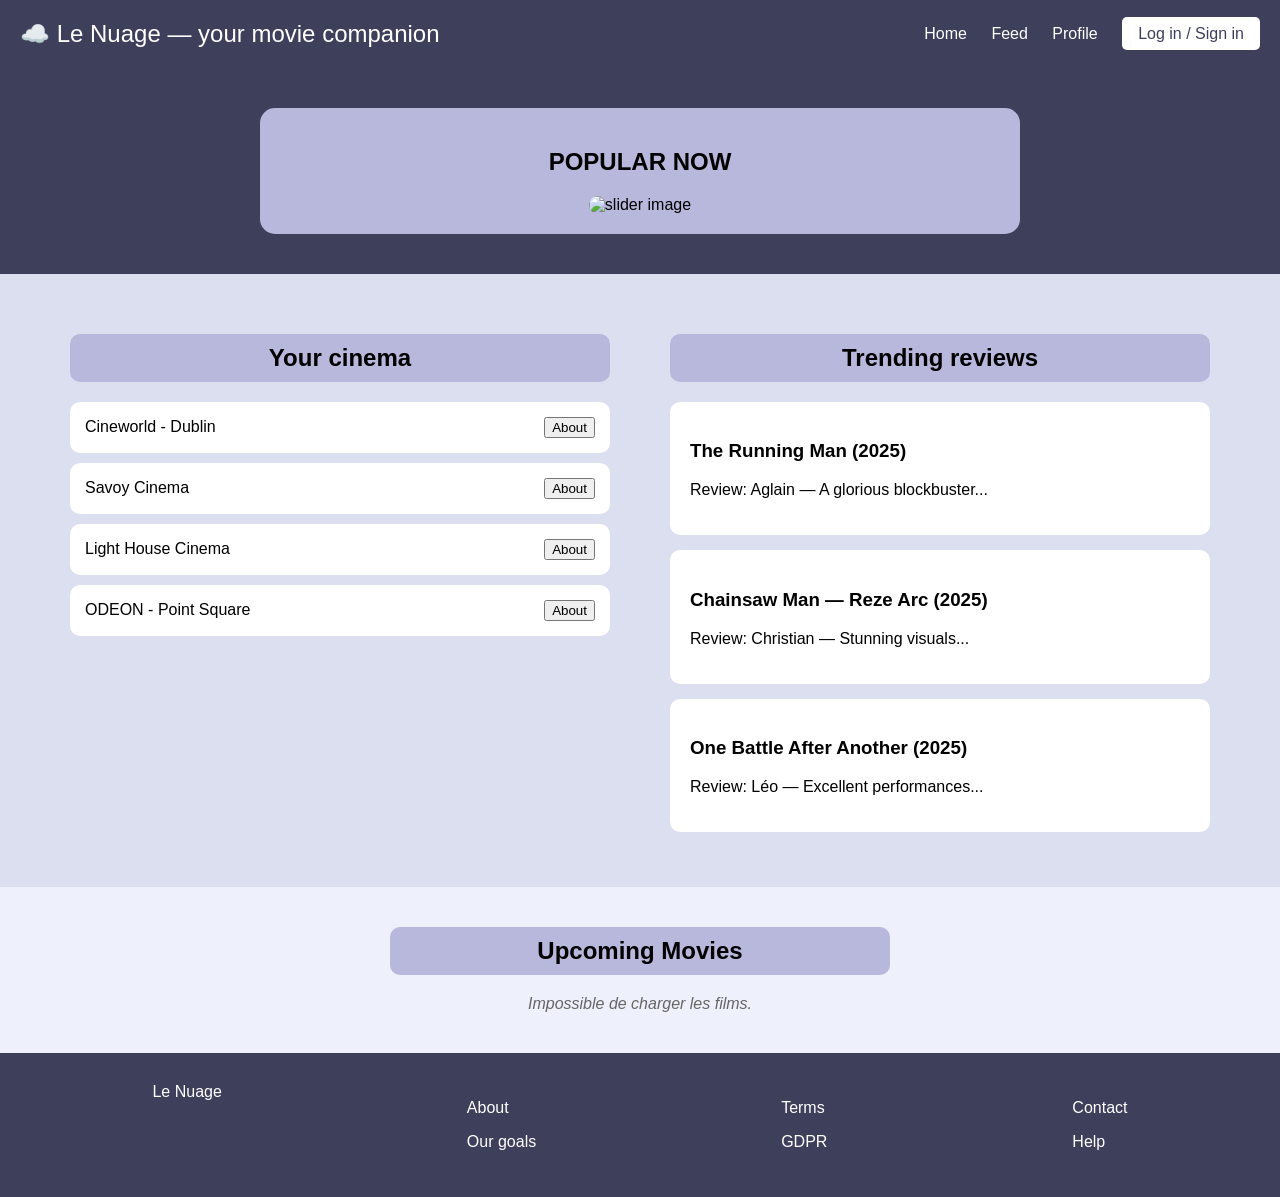
==== index.html @ f2e2a5b1 "Update index.html" ====
<!DOCTYPE html>
<html lang="fr">
<head>
<meta charset="UTF-8" />
<meta name="viewport" content="width=device-width, initial-scale=1.0" />
<title>Le Nuage - Your movie companion</title>
<style>
 body {
   margin: 0;
   font-family: Arial, sans-serif;
   background-color: #dcdff0;
 }
 header {
   background-color: #3d3f5b;
   color: white;
   padding: 20px;
   display: flex;
   justify-content: space-between;
   align-items: center;
 }
 header .logo {
   display: flex;
   align-items: center;
   font-size: 24px;
 }
 header nav a {
   margin-left: 20px;
   color: white;
   text-decoration: none;
 }
 .btn-login {
   background: white;
   color: #3d3f5b;
   padding: 8px 16px;
   border-radius: 5px;
   text-decoration: none;
 }
 .hero {
   background-color: #3d3f5b;
   padding: 40px;
   text-align: center;
 }
 .slider {
   background: #b7b8dc;
   padding: 20px;
   margin: auto;
   width: 60%;
   border-radius: 15px;
 }
 .section {
   display: flex;
   justify-content: space-around;
   padding: 40px;
 }
 .cinema-box, .reviews-box {
   width: 45%;
 }
 .cinema-box h2, .reviews-box h2 {
   background: #b7b8dc;
   padding: 10px;
   border-radius: 10px;
   text-align: center;
 }
 ul.cinema-list {
   list-style: none;
   padding: 0;
 }
 ul.cinema-list li {
   background: white;
   padding: 15px;
   margin: 10px 0;
   border-radius: 10px;
   display: flex;
   justify-content: space-between;
   align-items: center;
 }
 .review-card {
   background: white;
   padding: 20px;
   margin: 15px 0;
   border-radius: 10px;
   display: flex;
 }
 .review-content {
   width: 80%;
 }
 footer {
   background: #3d3f5b;
   color: white;
   padding: 30px;
   display: flex;
   justify-content: space-around;
 }
/* Movies box styles */
.movies-section {
  padding: 40px;
  background: #eef0fb;
}
.movies-grid {
  display: flex;
  flex-wrap: wrap;
  gap: 20px;
  justify-content: center;
  margin-top: 20px;
}
.movie-card {
  background: white;
  padding: 18px;
  border-radius: 12px;
  width: 260px;
  box-shadow: 0 2px 8px rgba(0,0,0,0.08);
  display: flex;
  flex-direction: column;
}
.movie-card h3 { margin: 0 0 8px 0; font-size: 18px; }
.movie-meta { font-size: 13px; color: #555; margin-bottom: 10px; }
.movie-desc { font-size: 14px; color: #333; height: 60px; overflow: hidden; }
.movie-btn { margin-top: 10px; display: inline-block; background: #3d3f5b; color: white; padding: 8px 12px; border-radius: 8px; text-decoration: none; }
.movies-loading { color: #666; font-style: italic; }
</style>
</head>
<body>
<header>
 <div class="logo">☁️ Le Nuage — your movie companion</div>
 <nav>
   <a href="#">Home</a>
   <a href="#">Feed</a>
   <a href="#">Profile</a>
   <a class="btn-login" href="#">Log in / Sign in</a>
 </nav>
</header>
<section class="hero">
 <div class="slider">
   <h2>POPULAR NOW</h2>
   <img src="/mnt/data/8f43188d-5e9f-44d9-8f1c-748bd4548fe7.png" alt="slider image" style="width:100%; border-radius:10px;" />
 </div>
</section>
<section class="section">
 <div class="cinema-box">
   <h2>Your cinema</h2>
   <ul class="cinema-list">
     <li><span>Cineworld - Dublin</span> <button>About</button></li>
     <li><span>Savoy Cinema</span> <button>About</button></li>
     <li><span>Light House Cinema</span> <button>About</button></li>
     <li><span>ODEON - Point Square</span> <button>About</button></li>
   </ul>
 </div>
 <div class="reviews-box">
   <h2>Trending reviews</h2>
   <div class="review-card">
     <div class="review-content">
       <h3>The Running Man (2025)</h3>
       <p>Review: Aglain — A glorious blockbuster...</p>
     </div>
   </div>
   <div class="review-card">
     <div class="review-content">
       <h3>Chainsaw Man — Reze Arc (2025)</h3>
       <p>Review: Christian — Stunning visuals...</p>
     </div>
   </div>
   <div class="review-card">
     <div class="review-content">
       <h3>One Battle After Another (2025)</h3>
       <p>Review: Léo — Excellent performances...</p>
     </div>
   </div>
 </div>
</section>
<section class="movies-section">
  <h2 style="text-align:center; background:#b7b8dc; padding:10px; border-radius:10px; width:40%; margin:0 auto 20px;">Upcoming Movies</h2>
  <div id="movies-container" class="movies-grid">
    <div class="movies-loading">Chargement des films…</div>
  </div>
</section>
<footer>
 <div>Le Nuage</div>
 <div>
   <p>About</p>
   <p>Our goals</p>
 </div>
 <div>
   <p>Terms</p>
   <p>GDPR</p>
 </div>
 <div>
   <p>Contact</p>
   <p>Help</p>
 </div>
</footer>
</footer>
<script>
(async function(){
  const BASE_URL = "http://localhost:4000";
  const url = 'https://j55wpg0mc7.execute-api.eu-west-2.amazonaws.com/default/Get_Movies';
  const container = document.getElementById('movies-container');
  function el(tag, cls, text){ const e = document.createElement(tag); if(cls) e.className = cls; if(text!==undefined) e.textContent = text; return e; }
  try{
    //const res = await fetch('${BASE_URL}/films');
    const res = await fetch(url);
    if(!res.ok) throw new Error('Network response was not ok');
    const data = await res.json();
    container.innerHTML = '';
    if(!Array.isArray(data) || data.length === 0){
      container.appendChild(el('div','movies-loading','Aucun film trouvé.'));
      return;
    }
    data.forEach(movie => {
      const card = el('div','movie-card');
      card.appendChild(el('h3', null, movie.name || movie.title || 'Untitled'));
      const metaText = `${movie.genre || ''} • ${movie.year || ''} • ${movie.director || ''}`.replace(/(^\s*•\s*)|(\s*•\s*$)/g,'');
      card.appendChild(el('div','movie-meta', metaText));
      card.appendChild(el('div','movie-desc', movie.description || ''));
      const btn = document.createElement('a');
      btn.className = 'movie-btn';
      btn.href = '#'+(movie.id||'');
      btn.textContent = 'En savoir plus';
      card.appendChild(btn);
      container.appendChild(card);
    });
  }catch(err){
    container.innerHTML = '';
    container.appendChild(el('div','movies-loading','Impossible de charger les films.'));
    console.error(err);
  }
})();
</script>
</body>
</html>
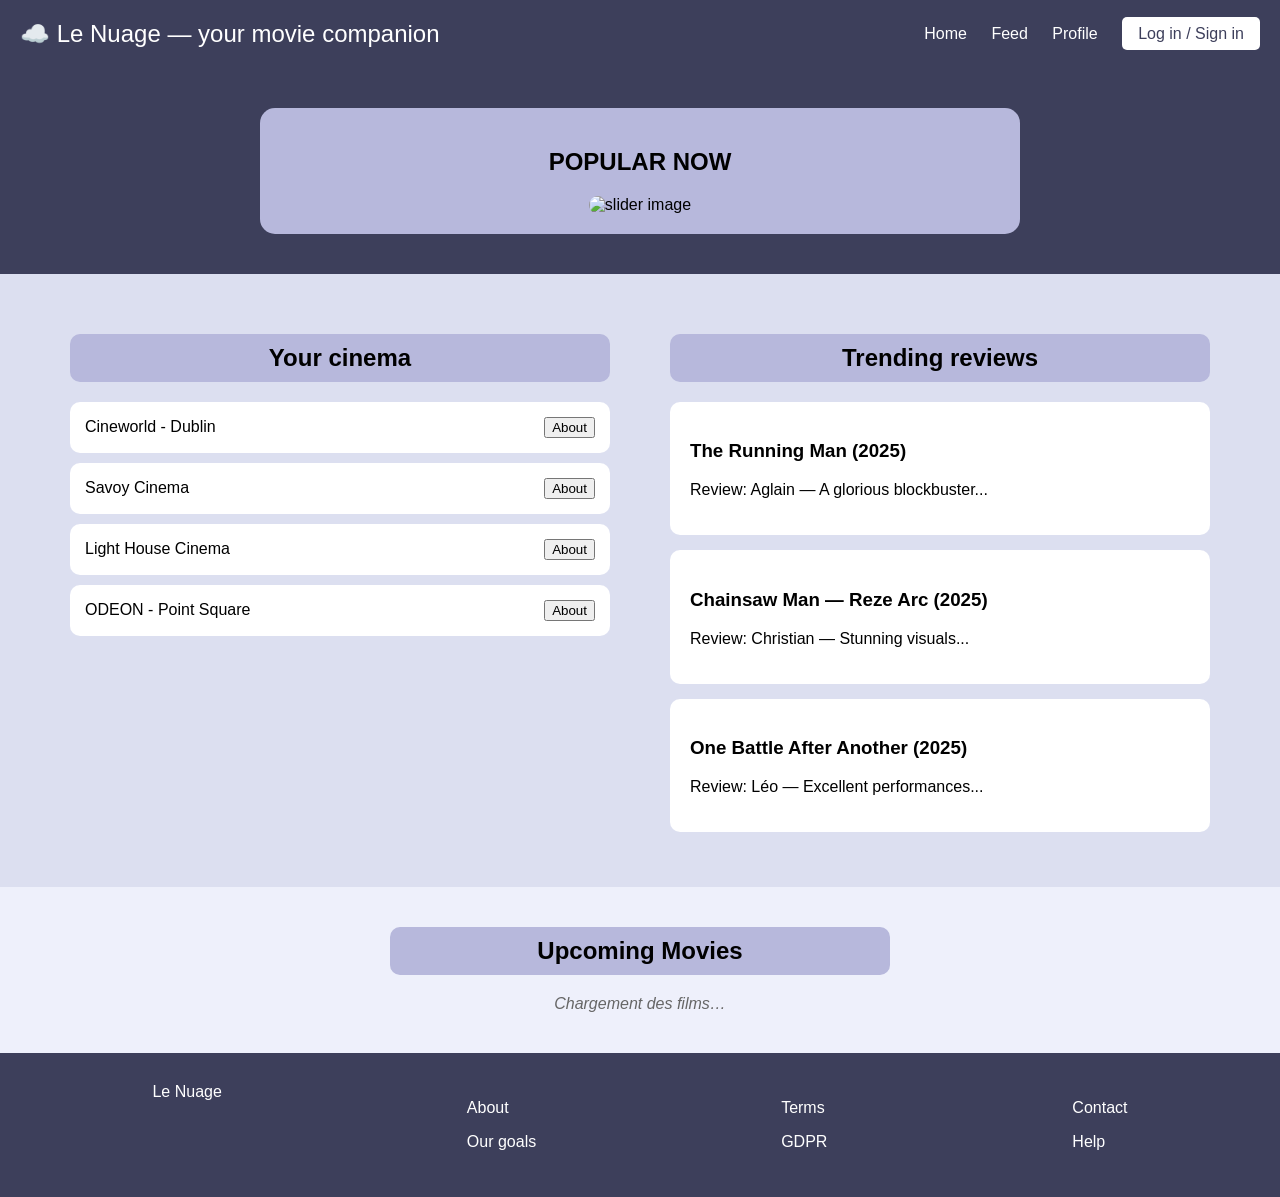
==== commit 3398e644: "Update index.html" ====
--- a/index.html
+++ b/index.html
@@ -191,7 +191,7 @@
 </footer>
 <script>
 (async function(){
-  const BASE_URL = "http://localhost:4000";
+  .//const BASE_URL = "http://localhost:4000";
   const url = 'https://j55wpg0mc7.execute-api.eu-west-2.amazonaws.com/default/Get_Movies';
   const container = document.getElementById('movies-container');
   function el(tag, cls, text){ const e = document.createElement(tag); if(cls) e.className = cls; if(text!==undefined) e.textContent = text; return e; }
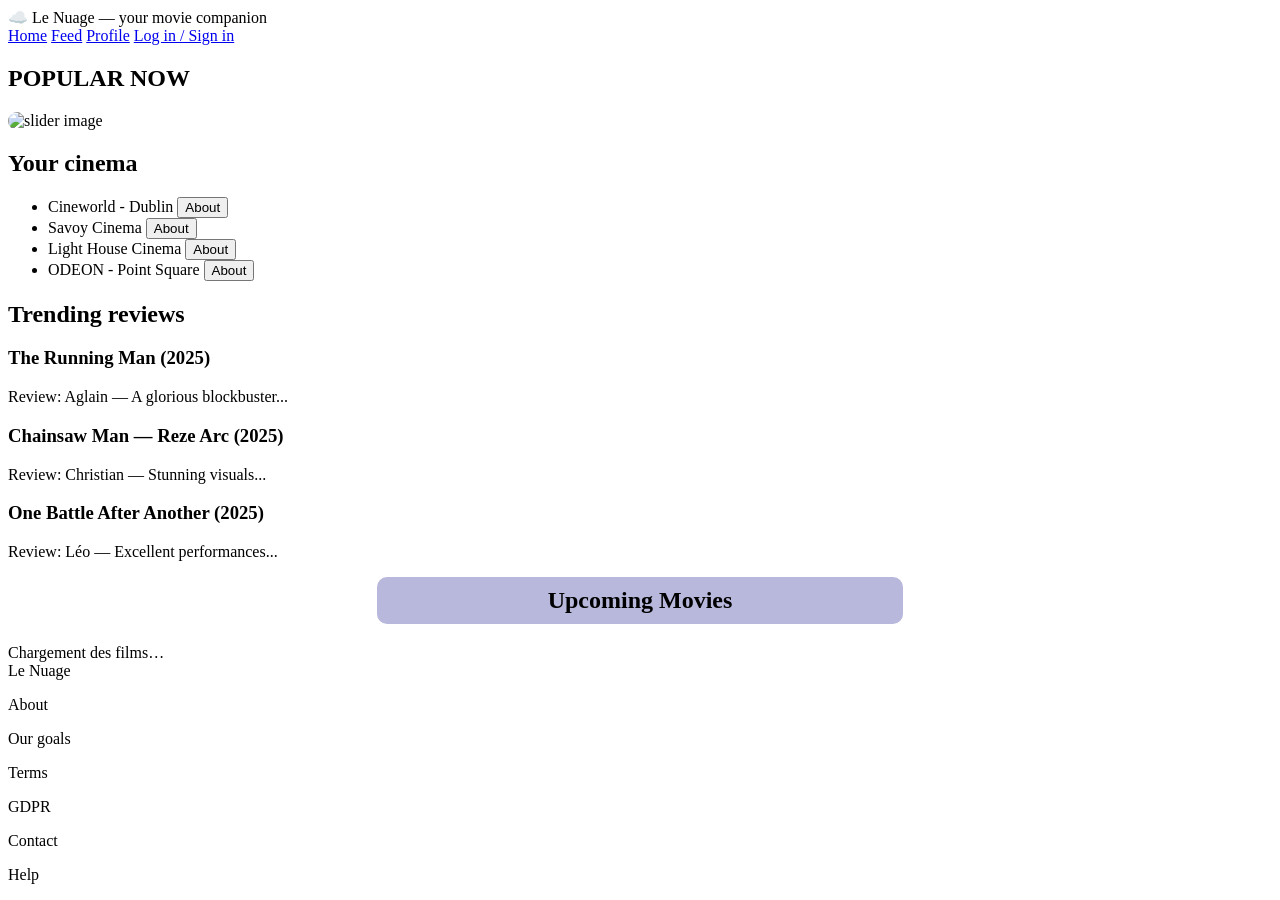
==== commit c359baeb: "Rename front-end/index.html to index.html" ====
--- a/index.html
+++ b/index.html
@@ -4,120 +4,7 @@
 <meta charset="UTF-8" />
 <meta name="viewport" content="width=device-width, initial-scale=1.0" />
 <title>Le Nuage - Your movie companion</title>
-<style>
- body {
-   margin: 0;
-   font-family: Arial, sans-serif;
-   background-color: #dcdff0;
- }
- header {
-   background-color: #3d3f5b;
-   color: white;
-   padding: 20px;
-   display: flex;
-   justify-content: space-between;
-   align-items: center;
- }
- header .logo {
-   display: flex;
-   align-items: center;
-   font-size: 24px;
- }
- header nav a {
-   margin-left: 20px;
-   color: white;
-   text-decoration: none;
- }
- .btn-login {
-   background: white;
-   color: #3d3f5b;
-   padding: 8px 16px;
-   border-radius: 5px;
-   text-decoration: none;
- }
- .hero {
-   background-color: #3d3f5b;
-   padding: 40px;
-   text-align: center;
- }
- .slider {
-   background: #b7b8dc;
-   padding: 20px;
-   margin: auto;
-   width: 60%;
-   border-radius: 15px;
- }
- .section {
-   display: flex;
-   justify-content: space-around;
-   padding: 40px;
- }
- .cinema-box, .reviews-box {
-   width: 45%;
- }
- .cinema-box h2, .reviews-box h2 {
-   background: #b7b8dc;
-   padding: 10px;
-   border-radius: 10px;
-   text-align: center;
- }
- ul.cinema-list {
-   list-style: none;
-   padding: 0;
- }
- ul.cinema-list li {
-   background: white;
-   padding: 15px;
-   margin: 10px 0;
-   border-radius: 10px;
-   display: flex;
-   justify-content: space-between;
-   align-items: center;
- }
- .review-card {
-   background: white;
-   padding: 20px;
-   margin: 15px 0;
-   border-radius: 10px;
-   display: flex;
- }
- .review-content {
-   width: 80%;
- }
- footer {
-   background: #3d3f5b;
-   color: white;
-   padding: 30px;
-   display: flex;
-   justify-content: space-around;
- }
-/* Movies box styles */
-.movies-section {
-  padding: 40px;
-  background: #eef0fb;
-}
-.movies-grid {
-  display: flex;
-  flex-wrap: wrap;
-  gap: 20px;
-  justify-content: center;
-  margin-top: 20px;
-}
-.movie-card {
-  background: white;
-  padding: 18px;
-  border-radius: 12px;
-  width: 260px;
-  box-shadow: 0 2px 8px rgba(0,0,0,0.08);
-  display: flex;
-  flex-direction: column;
-}
-.movie-card h3 { margin: 0 0 8px 0; font-size: 18px; }
-.movie-meta { font-size: 13px; color: #555; margin-bottom: 10px; }
-.movie-desc { font-size: 14px; color: #333; height: 60px; overflow: hidden; }
-.movie-btn { margin-top: 10px; display: inline-block; background: #3d3f5b; color: white; padding: 8px 12px; border-radius: 8px; text-decoration: none; }
-.movies-loading { color: #666; font-style: italic; }
-</style>
+<link rel="stylesheet" href="style.css">
 </head>
 <body>
 <header>
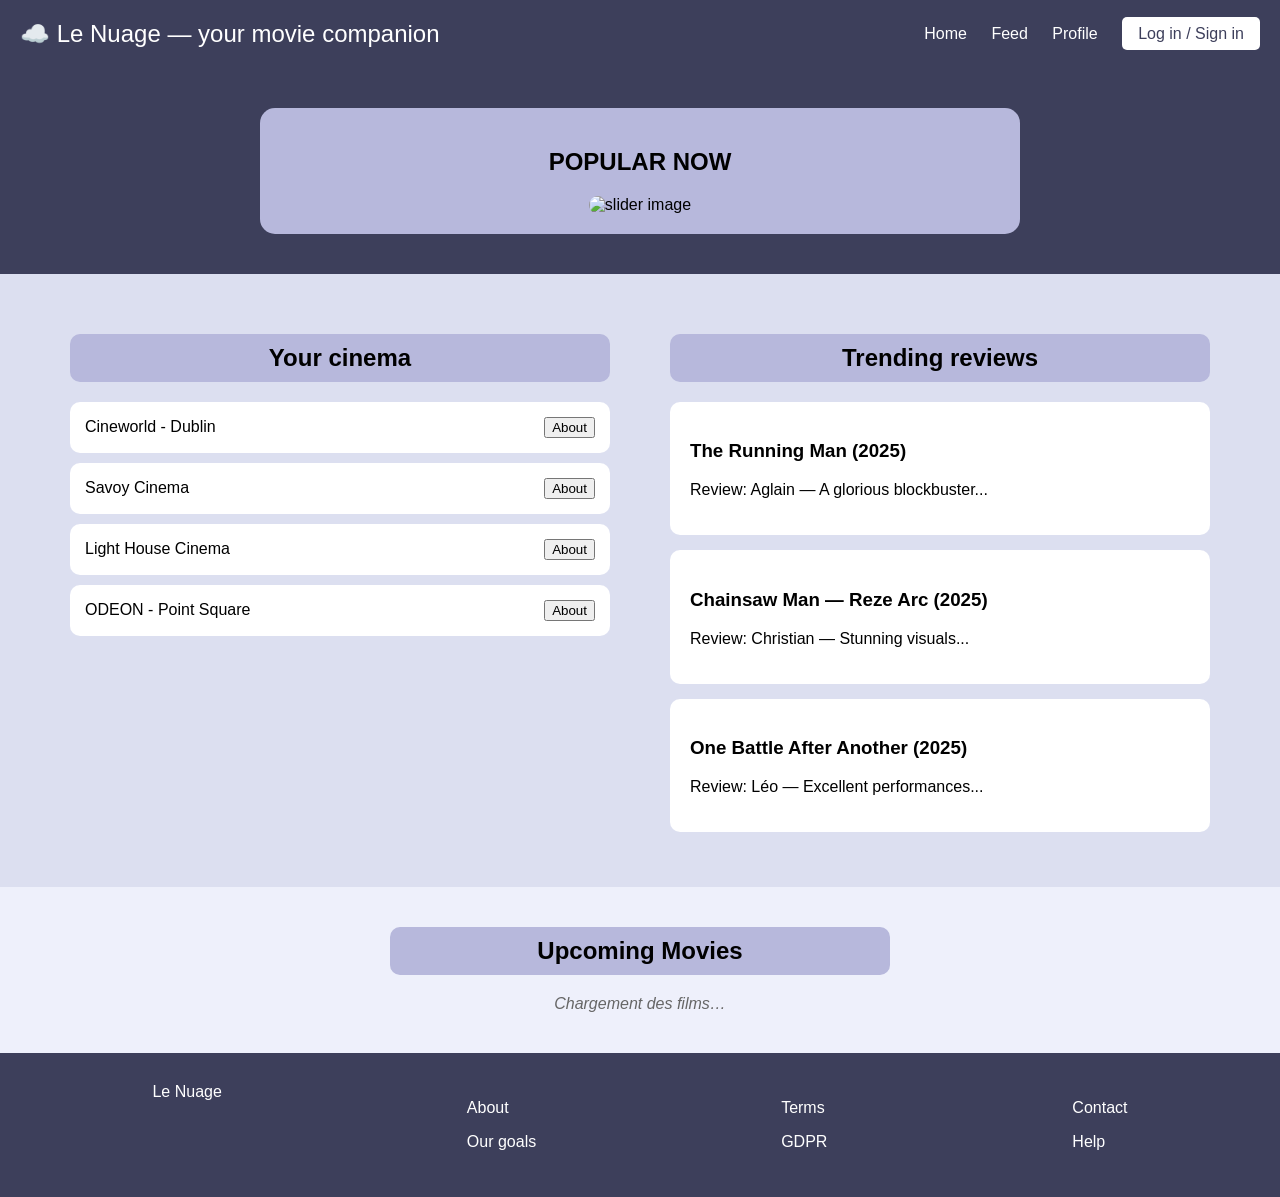
==== commit f564e91f: "Update index.html" ====
--- a/index.html
+++ b/index.html
@@ -4,7 +4,120 @@
 <meta charset="UTF-8" />
 <meta name="viewport" content="width=device-width, initial-scale=1.0" />
 <title>Le Nuage - Your movie companion</title>
-<link rel="stylesheet" href="style.css">
+<style>
+ body {
+   margin: 0;
+   font-family: Arial, sans-serif;
+   background-color: #dcdff0;
+ }
+ header {
+   background-color: #3d3f5b;
+   color: white;
+   padding: 20px;
+   display: flex;
+   justify-content: space-between;
+   align-items: center;
+ }
+ header .logo {
+   display: flex;
+   align-items: center;
+   font-size: 24px;
+ }
+ header nav a {
+   margin-left: 20px;
+   color: white;
+   text-decoration: none;
+ }
+ .btn-login {
+   background: white;
+   color: #3d3f5b;
+   padding: 8px 16px;
+   border-radius: 5px;
+   text-decoration: none;
+ }
+ .hero {
+   background-color: #3d3f5b;
+   padding: 40px;
+   text-align: center;
+ }
+ .slider {
+   background: #b7b8dc;
+   padding: 20px;
+   margin: auto;
+   width: 60%;
+   border-radius: 15px;
+ }
+ .section {
+   display: flex;
+   justify-content: space-around;
+   padding: 40px;
+ }
+ .cinema-box, .reviews-box {
+   width: 45%;
+ }
+ .cinema-box h2, .reviews-box h2 {
+   background: #b7b8dc;
+   padding: 10px;
+   border-radius: 10px;
+   text-align: center;
+ }
+ ul.cinema-list {
+   list-style: none;
+   padding: 0;
+ }
+ ul.cinema-list li {
+   background: white;
+   padding: 15px;
+   margin: 10px 0;
+   border-radius: 10px;
+   display: flex;
+   justify-content: space-between;
+   align-items: center;
+ }
+ .review-card {
+   background: white;
+   padding: 20px;
+   margin: 15px 0;
+   border-radius: 10px;
+   display: flex;
+ }
+ .review-content {
+   width: 80%;
+ }
+ footer {
+   background: #3d3f5b;
+   color: white;
+   padding: 30px;
+   display: flex;
+   justify-content: space-around;
+ }
+/* Movies box styles */
+.movies-section {
+  padding: 40px;
+  background: #eef0fb;
+}
+.movies-grid {
+  display: flex;
+  flex-wrap: wrap;
+  gap: 20px;
+  justify-content: center;
+  margin-top: 20px;
+}
+.movie-card {
+  background: white;
+  padding: 18px;
+  border-radius: 12px;
+  width: 260px;
+  box-shadow: 0 2px 8px rgba(0,0,0,0.08);
+  display: flex;
+  flex-direction: column;
+}
+.movie-card h3 { margin: 0 0 8px 0; font-size: 18px; }
+.movie-meta { font-size: 13px; color: #555; margin-bottom: 10px; }
+.movie-desc { font-size: 14px; color: #333; height: 60px; overflow: hidden; }
+.movie-btn { margin-top: 10px; display: inline-block; background: #3d3f5b; color: white; padding: 8px 12px; border-radius: 8px; text-decoration: none; }
+.movies-loading { color: #666; font-style: italic; }
+</style>
 </head>
 <body>
 <header>
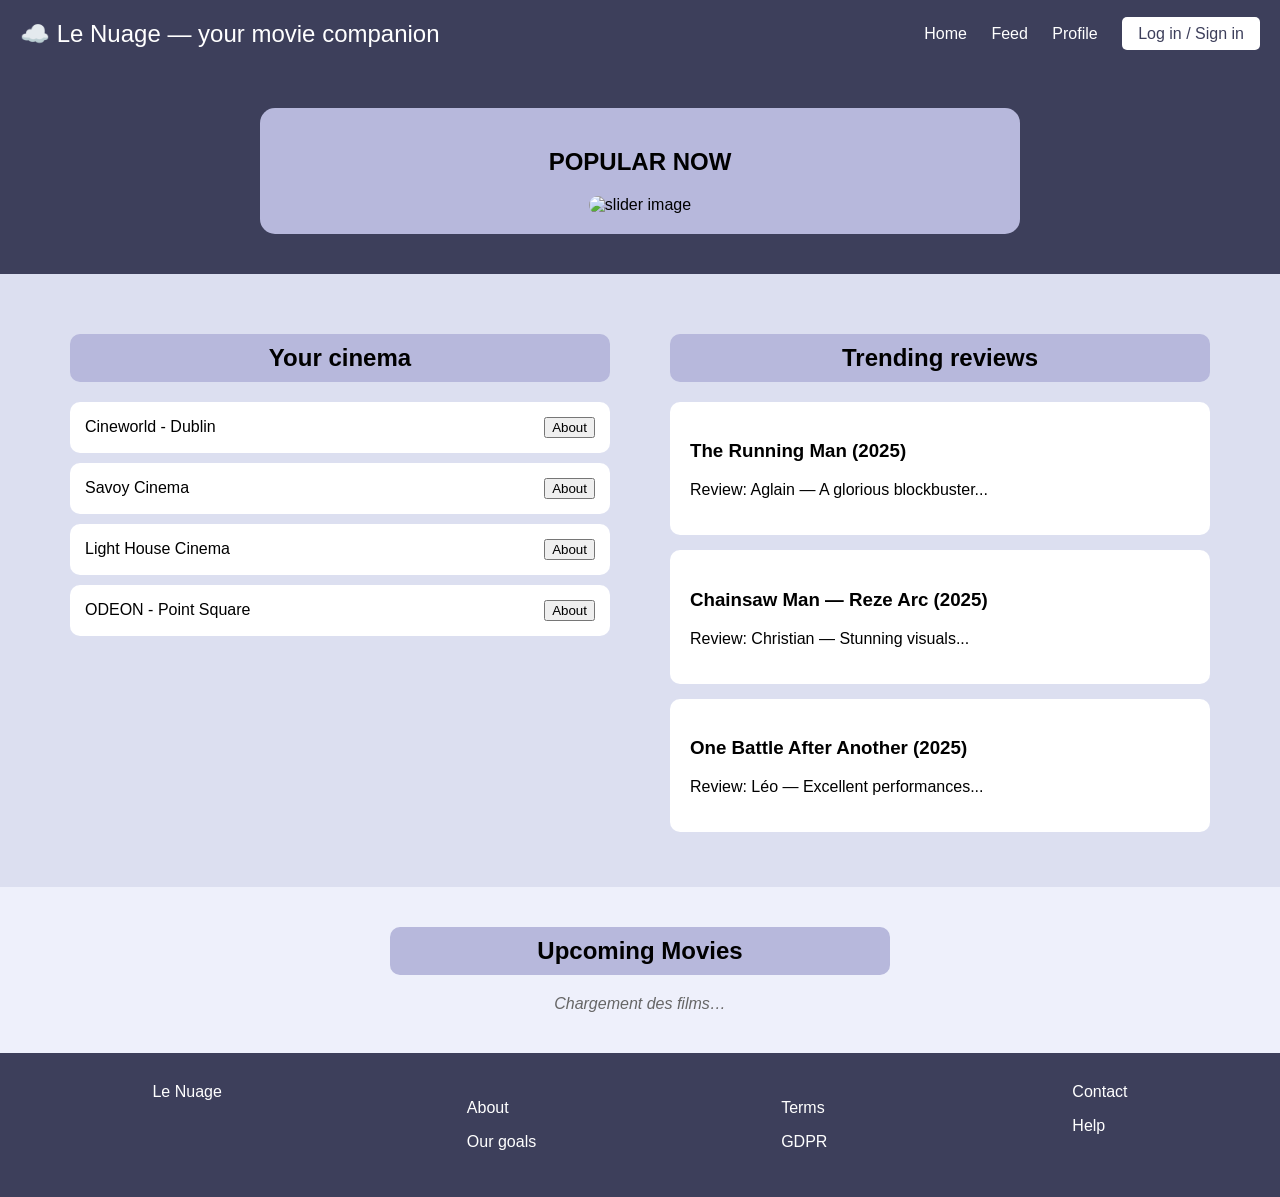
==== commit 0bbf4c64: "Add contact, detail, profil" ====
--- a/index.html
+++ b/index.html
@@ -184,7 +184,7 @@
    <p>GDPR</p>
  </div>
  <div>
-   <p>Contact</p>
+   <a href="front-end/contact.html" style="color:white;text-decoration: none;">Contact</a>
    <p>Help</p>
  </div>
 </footer>
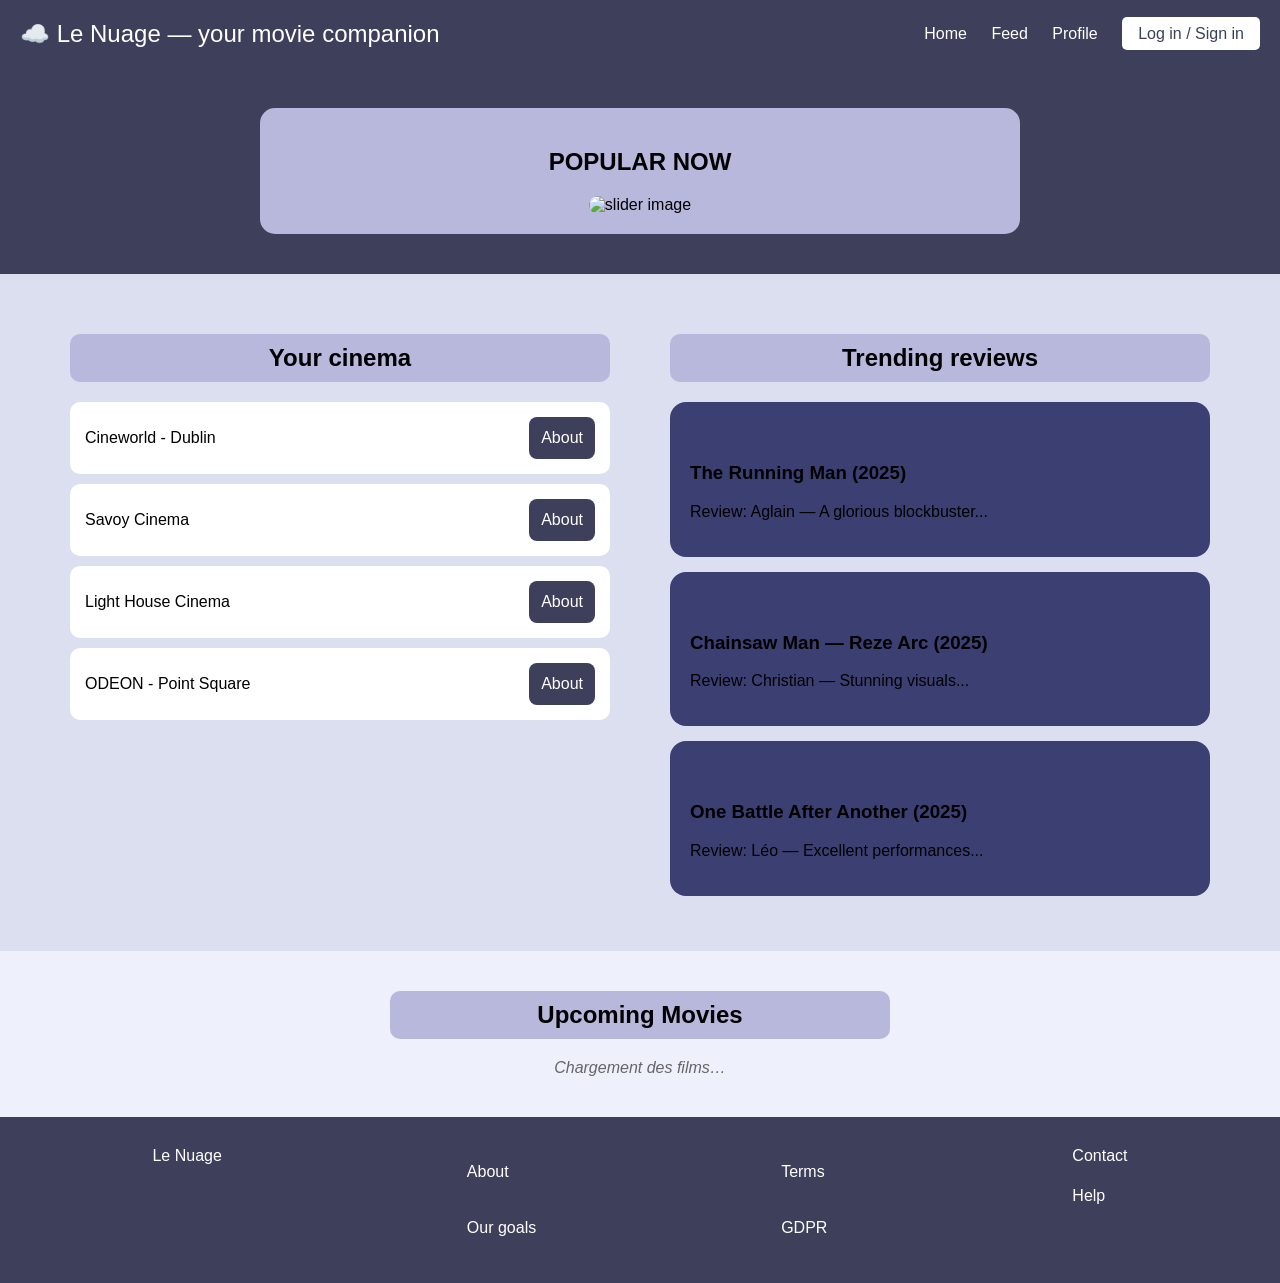
==== commit 22eb4042: "Centralization of CSS style across different pages" ====
--- a/index.html
+++ b/index.html
@@ -4,128 +4,16 @@
 <meta charset="UTF-8" />
 <meta name="viewport" content="width=device-width, initial-scale=1.0" />
 <title>Le Nuage - Your movie companion</title>
-<style>
- body {
-   margin: 0;
-   font-family: Arial, sans-serif;
-   background-color: #dcdff0;
- }
- header {
-   background-color: #3d3f5b;
-   color: white;
-   padding: 20px;
-   display: flex;
-   justify-content: space-between;
-   align-items: center;
- }
- header .logo {
-   display: flex;
-   align-items: center;
-   font-size: 24px;
- }
- header nav a {
-   margin-left: 20px;
-   color: white;
-   text-decoration: none;
- }
- .btn-login {
-   background: white;
-   color: #3d3f5b;
-   padding: 8px 16px;
-   border-radius: 5px;
-   text-decoration: none;
- }
- .hero {
-   background-color: #3d3f5b;
-   padding: 40px;
-   text-align: center;
- }
- .slider {
-   background: #b7b8dc;
-   padding: 20px;
-   margin: auto;
-   width: 60%;
-   border-radius: 15px;
- }
- .section {
-   display: flex;
-   justify-content: space-around;
-   padding: 40px;
- }
- .cinema-box, .reviews-box {
-   width: 45%;
- }
- .cinema-box h2, .reviews-box h2 {
-   background: #b7b8dc;
-   padding: 10px;
-   border-radius: 10px;
-   text-align: center;
- }
- ul.cinema-list {
-   list-style: none;
-   padding: 0;
- }
- ul.cinema-list li {
-   background: white;
-   padding: 15px;
-   margin: 10px 0;
-   border-radius: 10px;
-   display: flex;
-   justify-content: space-between;
-   align-items: center;
- }
- .review-card {
-   background: white;
-   padding: 20px;
-   margin: 15px 0;
-   border-radius: 10px;
-   display: flex;
- }
- .review-content {
-   width: 80%;
- }
- footer {
-   background: #3d3f5b;
-   color: white;
-   padding: 30px;
-   display: flex;
-   justify-content: space-around;
- }
-/* Movies box styles */
-.movies-section {
-  padding: 40px;
-  background: #eef0fb;
-}
-.movies-grid {
-  display: flex;
-  flex-wrap: wrap;
-  gap: 20px;
-  justify-content: center;
-  margin-top: 20px;
-}
-.movie-card {
-  background: white;
-  padding: 18px;
-  border-radius: 12px;
-  width: 260px;
-  box-shadow: 0 2px 8px rgba(0,0,0,0.08);
-  display: flex;
-  flex-direction: column;
-}
-.movie-card h3 { margin: 0 0 8px 0; font-size: 18px; }
-.movie-meta { font-size: 13px; color: #555; margin-bottom: 10px; }
-.movie-desc { font-size: 14px; color: #333; height: 60px; overflow: hidden; }
-.movie-btn { margin-top: 10px; display: inline-block; background: #3d3f5b; color: white; padding: 8px 12px; border-radius: 8px; text-decoration: none; }
-.movies-loading { color: #666; font-style: italic; }
-</style>
+<link rel="stylesheet" href="front-end/style/style.css">
+
 </head>
 <body>
 <header>
  <div class="logo">☁️ Le Nuage — your movie companion</div>
  <nav>
-   <a href="#">Home</a>
-   <a href="#">Feed</a>
-   <a href="#">Profile</a>
+   <a href="front-end/home.html">Home</a>
+   <a href="front-end/feed.html">Feed</a>
+   <a href="front-end/profil.html">Profile</a>
    <a class="btn-login" href="#">Log in / Sign in</a>
  </nav>
 </header>
--- a/front-end/style/style.css
+++ b/front-end/style/style.css
@@ -0,0 +1,233 @@
+body {
+    margin: 0;
+    font-family: Arial, sans-serif;
+    background-color: #dcdff0;
+}
+
+header {
+    background-color: #3d3f5b;
+    color: white;
+    padding: 20px;
+    display: flex;
+    justify-content: space-between;
+    align-items: center;
+}
+
+header .logo {
+    display: flex;
+    align-items: center;
+    font-size: 24px;
+}
+
+header nav a {
+    margin-left: 20px;
+    color: white;
+    text-decoration: none;
+}
+
+.btn-login {
+    background: white;
+    color: #3d3f5b;
+    padding: 8px 16px;
+    border-radius: 5px;
+    text-decoration: none;
+}
+
+.hero {
+    background-color: #3d3f5b;
+    padding: 40px;
+    text-align: center;
+}
+
+.slider {
+    background: #b7b8dc;
+    padding: 20px;
+    margin: auto;
+    width: 60%;
+    border-radius: 15px;
+}
+
+.slider-img {
+    width: 100%;
+    border-radius: 10px;
+}
+
+.section {
+    display: flex;
+    justify-content: space-around;
+    padding: 40px;
+}
+
+.cinema-box,
+.reviews-box {
+    width: 45%;
+}
+
+.cinema-box h2,
+.reviews-box h2 {
+    background: #b7b8dc;
+    padding: 10px;
+    border-radius: 10px;
+    text-align: center;
+}
+
+ul.cinema-list {
+    list-style: none;
+    padding: 0;
+}
+
+ul.cinema-list li {
+    background: white;
+    padding: 15px;
+    margin: 10px 0;
+    border-radius: 10px;
+    display: flex;
+    justify-content: space-between;
+    align-items: center;
+}
+
+.review-card {
+    background: white;
+    padding: 20px;
+    margin: 15px 0;
+    border-radius: 10px;
+    display: flex;
+}
+
+.review-content {
+    width: 80%;
+}
+
+/* Movies section */
+.movies-section {
+    padding: 40px;
+    background: #eef0fb;
+}
+
+.section-title {
+    text-align: center;
+    background: #b7b8dc;
+    padding: 10px;
+    border-radius: 10px;
+    width: 40%;
+    margin: 0 auto 20px;
+}
+
+.movies-grid {
+    display: flex;
+    flex-wrap: wrap;
+    gap: 20px;
+    justify-content: center;
+    margin-top: 20px;
+}
+
+.movie-card {
+    background: white;
+    padding: 18px;
+    border-radius: 12px;
+    width: 260px;
+    box-shadow: 0 2px 8px rgba(0,0,0,0.08);
+    display: flex;
+    flex-direction: column;
+}
+
+.movie-card h3 {
+    margin: 0 0 8px 0;
+    font-size: 18px;
+}
+
+.movie-meta {
+    font-size: 13px;
+    color: #555;
+    margin-bottom: 10px;
+}
+
+.movie-desc {
+    font-size: 14px;
+    color: #333;
+    height: 60px;
+    overflow: hidden;
+}
+
+.movie-btn {
+    margin-top: 10px;
+    display: inline-block;
+    background: #3d3f5b;
+    color: white;
+    padding: 8px 12px;
+    border-radius: 8px;
+    text-decoration: none;
+}
+
+.movies-loading {
+    color: #666;
+    font-style: italic;
+}
+
+footer {
+    background: #3d3f5b;
+    color: white;
+    padding: 30px;
+    display: flex;
+    justify-content: space-around;
+}
+footer div { display:flex; flex-direction:column; gap:6px; }
+footer a { color:#cdd1ff; text-decoration:none; }
+
+.container { width: 80%; margin: 40px auto; }
+
+h1 { font-size: 32px; margin-bottom: 5px; }
+h2 { text-align: center; margin-bottom: 20px;}
+h3 { margin-top: 40px; }
+.movie-poster { width: 100%; border-radius: 12px; margin-top: 20px; }
+.premise-box { background: white; padding: 20px; border-radius: 12px; line-height: 1.6; }
+
+/* Profile */
+.profile-wrapper { max-width:1200px; margin:40px auto; background:#3c3f72; padding:30px; border-radius:20px; }
+.profile-main { display:flex; gap:30px; }
+.profile-main img { width:220px; height:220px; object-fit:cover; border-radius:20px; }
+.profile-info h2 { margin:0 0 10px 0; font-size:28px; }
+.favorites { margin-top:10px; line-height:1.7; }
+.profile-about { margin-top:20px; }
+.profile-about input { width:100%; padding:12px; border-radius:12px; border:none; background:#53589b; color:white; }
+.btn-edit { margin-top:12px; padding:10px 20px; border-radius:10px; background:#cdd1ff; border:none; font-weight:600; cursor:pointer; }
+
+
+.reviews-grid { display:grid; grid-template-columns:repeat(6,1fr); gap:20px; max-width:1200px; margin:0 auto 60px; }
+.review-card { background:#3c3f72; border-radius:16px; overflow:hidden; }
+.review-card img { width:100%; height:130px; object-fit:cover; }
+.review-info { padding:10px; }
+.review-info h4 { margin:0; font-size:15px; }
+.review-info .director { font-size:13px; opacity:0.8; }
+.stars { color:#ffd700; font-size:14px; margin-top:5px; }
+
+/* contact */
+
+.contact-container {
+    width: 60%;
+    margin: 50px auto;
+    background: #b7b8dc;
+    padding: 30px;
+    border-radius: 15px;
+    box-shadow: 0 4px 10px rgba(0,0,0,0.1);
+}
+form {
+    display: flex;
+    flex-direction: column;
+    gap: 15px;
+}
+input, textarea {
+    padding: 12px;
+    border-radius: 8px;
+    border: none;
+    font-size: 16px;
+}
+button {
+    padding: 12px;
+    background: #3d3f5b;
+    color: white;
+    border: none;
+    border-radius: 8px;
+    font-size: 16px;
+    cursor: pointer;
+}
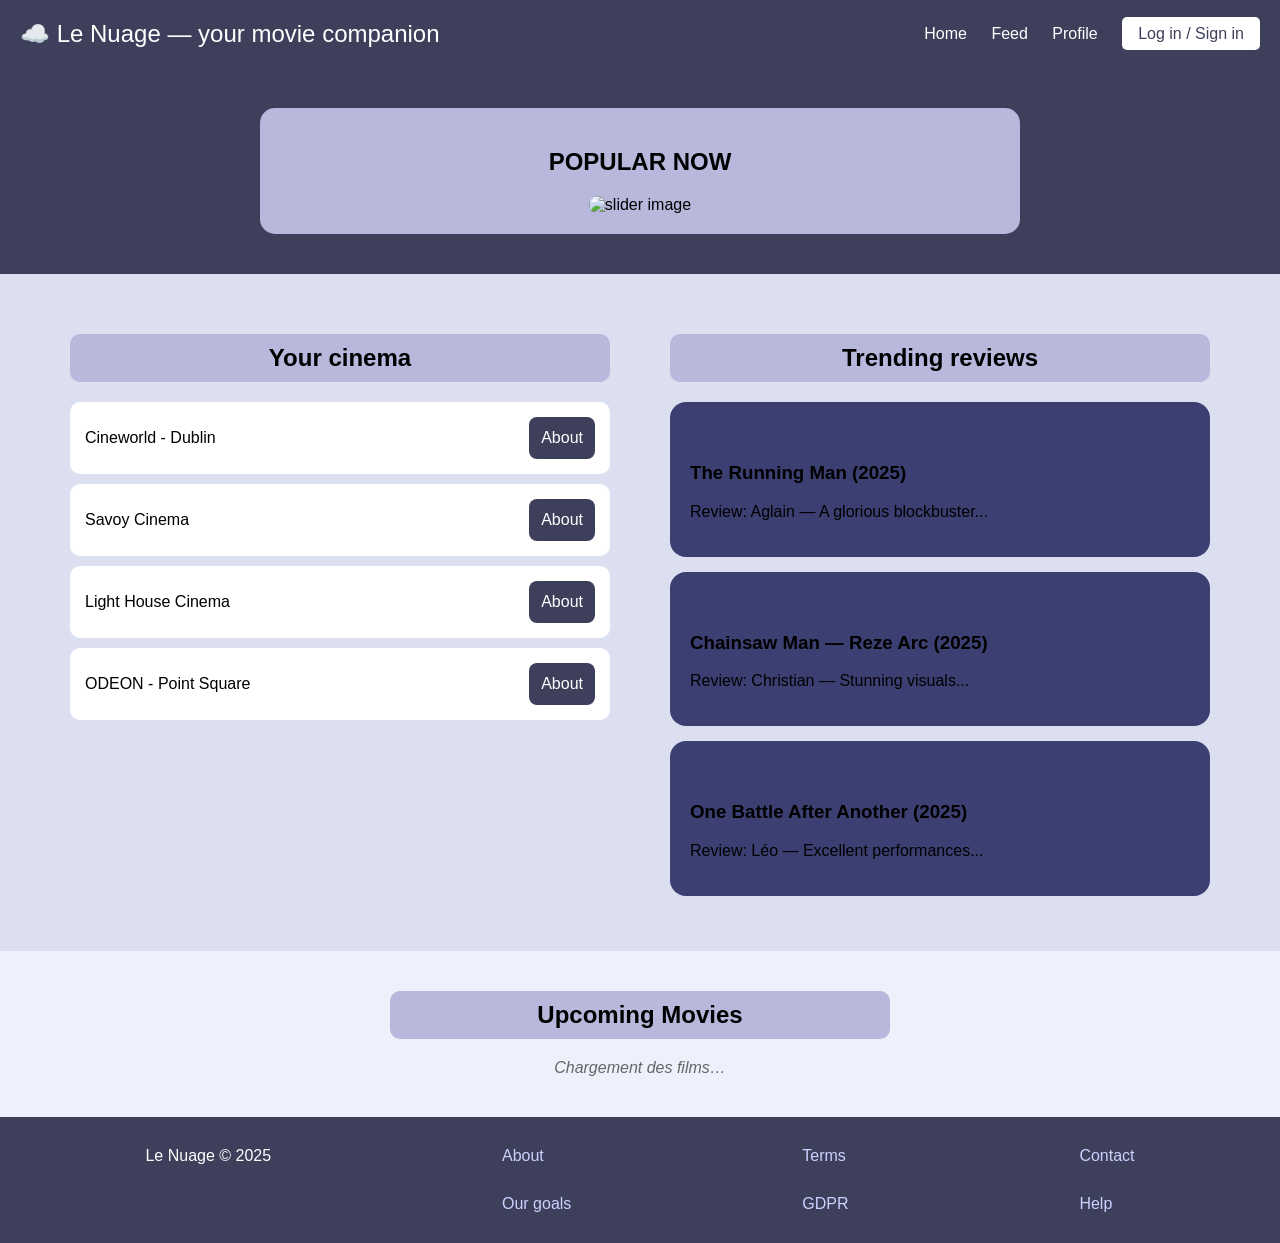
==== commit 75ac1fdc: "Adding new pages and updating existing pages" ====
--- a/index.html
+++ b/index.html
@@ -14,7 +14,7 @@
    <a href="front-end/home.html">Home</a>
    <a href="front-end/feed.html">Feed</a>
    <a href="front-end/profil.html">Profile</a>
-   <a class="btn-login" href="#">Log in / Sign in</a>
+   <a class="btn-login" href="front-end/login.html">Log in / Sign in</a>
  </nav>
 </header>
 <section class="hero">
@@ -61,22 +61,23 @@
     <div class="movies-loading">Chargement des films…</div>
   </div>
 </section>
+
 <footer>
- <div>Le Nuage</div>
- <div>
-   <p>About</p>
-   <p>Our goals</p>
- </div>
- <div>
-   <p>Terms</p>
-   <p>GDPR</p>
- </div>
- <div>
-   <a href="front-end/contact.html" style="color:white;text-decoration: none;">Contact</a>
-   <p>Help</p>
- </div>
+    <div>Le Nuage © 2025</div>
+    <div>
+        <a href="front-end/about.html">About</a><br>
+        <a href="front-end/goals.html">Our goals</a>
+    </div>
+    <div>
+        <a href="front-end/terms.html">Terms</a><br>
+        <a href="front-end/gdpr.html">GDPR</a>
+    </div>
+    <div>
+        <a href="front-end/contact.html">Contact</a><br>
+        <a href="front-end/help.html">Help</a>
+    </div>
 </footer>
-</footer>
+
 <script>
 (async function(){
   .//const BASE_URL = "http://localhost:4000";
